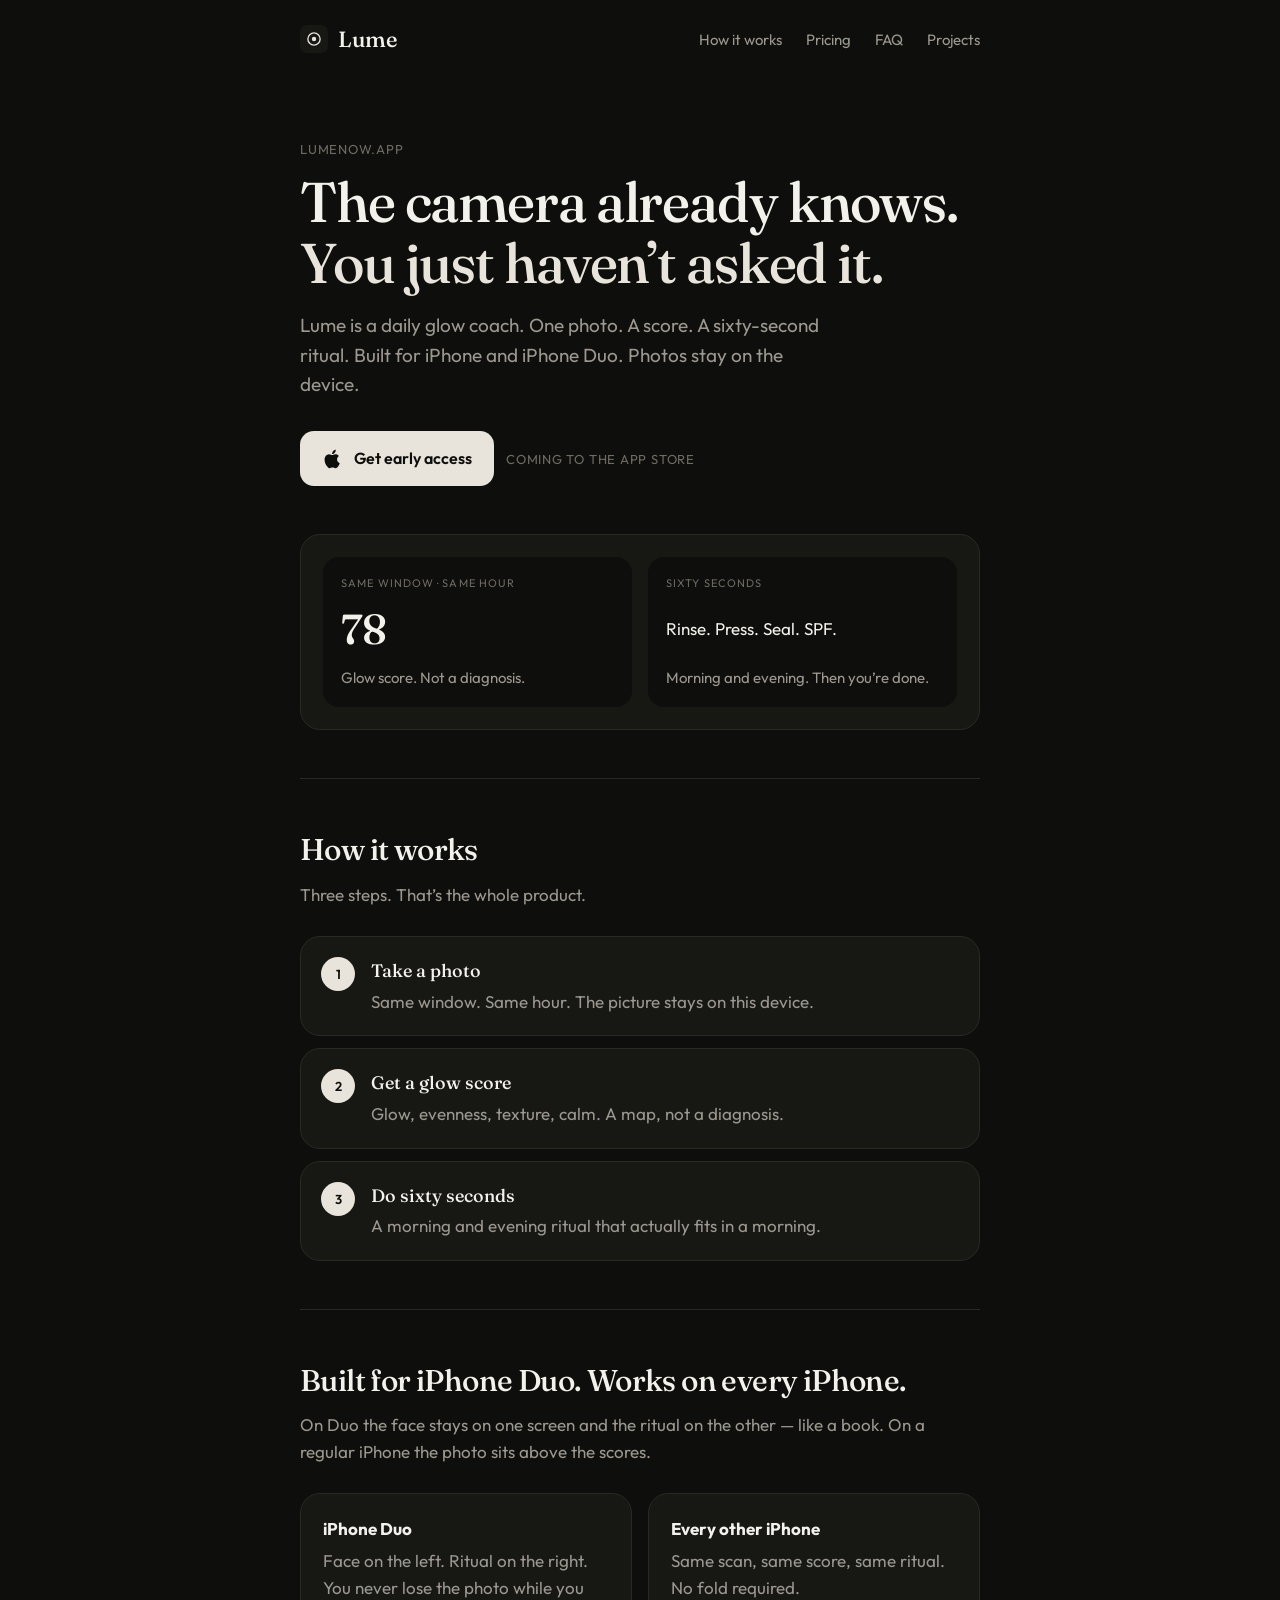
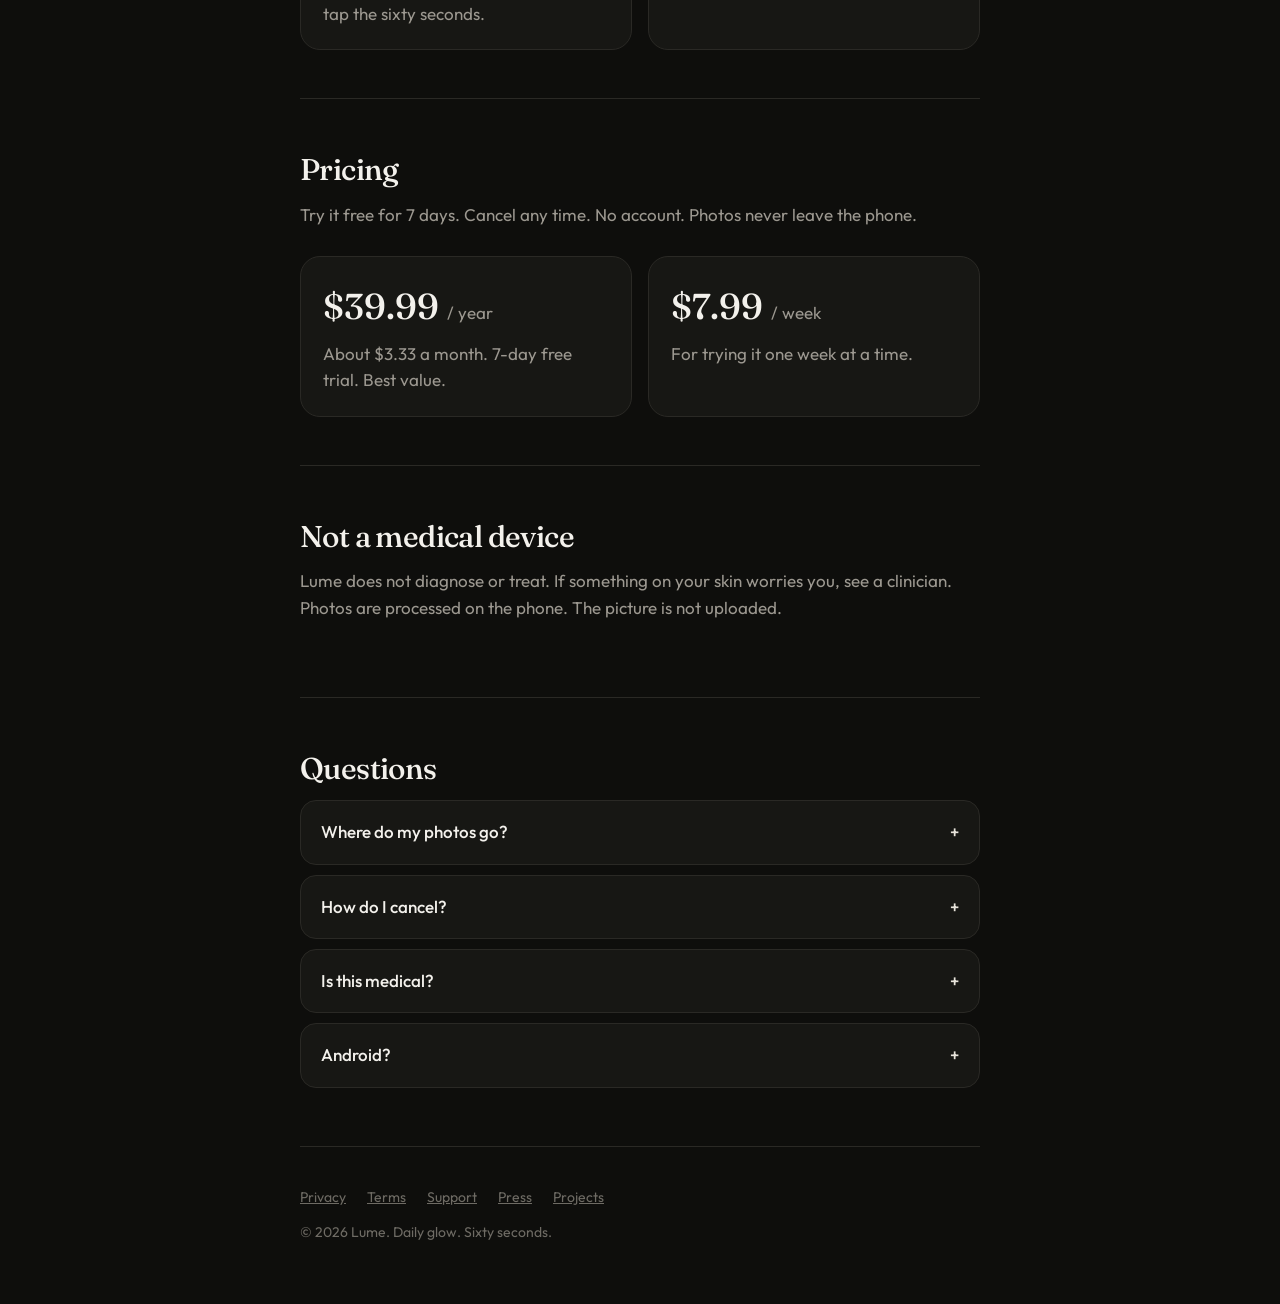
==== docs/index.html @ e48e27dd "Add GitHub Pages site for lumenow.app" ====
<!DOCTYPE html>
<html lang="en">
<head>
<meta charset="utf-8">
<meta name="viewport" content="width=device-width, initial-scale=1">
<title>Lume – Daily glow. Sixty seconds.</title>
<meta name="description" content="One photo. A glow score. A ritual you will actually finish. Built for iPhone and iPhone Duo.">
<meta property="og:title" content="Lume – Daily glow. Sixty seconds.">
<meta property="og:description" content="The camera already knows. You just haven’t asked it.">
<meta property="og:url" content="https://lumenow.app/">
<meta property="og:type" content="website">
<link rel="icon" href="data:image/svg+xml,%3Csvg xmlns='http://www.w3.org/2000/svg' viewBox='0 0 64 64'%3E%3Crect width='64' height='64' rx='16' fill='%230e0e0c'/%3E%3Ccircle cx='32' cy='32' r='14' fill='none' stroke='%23e8e4db' stroke-width='3'/%3E%3Ccircle cx='32' cy='32' r='5' fill='%23e8e4db'/%3E%3C/svg%3E">
<link rel="preconnect" href="https://fonts.googleapis.com">
<link rel="preconnect" href="https://fonts.gstatic.com" crossorigin>
<link href="https://fonts.googleapis.com/css2?family=Fraunces:opsz,wght@9..144,500;9..144,600&family=Outfit:wght@400;500;600&display=swap" rel="stylesheet">
<style>
  :root {
    --bg: #0e0e0c; --surface: #171714; --raised: #201f1b;
    --fg: #f3f1ec; --muted: #9c9890; --faint: #6e6b64;
    --accent: #e8e4db; --ok: #8fad93; --warn: #c4a574; --danger: #c4847a;
    --border: #2a2925; --radius: 20px;
  }
  * { box-sizing: border-box; }
  html { color-scheme: dark; scroll-behavior: smooth; }
  body {
    margin: 0; background: var(--bg); color: var(--fg);
    font: 17px/1.55 Outfit, ui-sans-serif, system-ui, sans-serif;
    -webkit-font-smoothing: antialiased;
  }
  a { color: inherit; }
  .wrap { max-width: 720px; margin: 0 auto; padding: 0 20px; }
  header { display: flex; align-items: center; justify-content: space-between; padding: 22px 0; }
  .logo { display: flex; align-items: center; gap: 10px; font-family: Fraunces, Georgia, serif; font-weight: 500; font-size: 22px; text-decoration: none; }
  .logo svg { width: 28px; height: 28px; }
  nav a { color: var(--muted); text-decoration: none; margin-left: 20px; font-size: 15px; }
  .hero { padding: 48px 0 40px; }
  h1, h2 { font-family: Fraunces, Georgia, serif; font-weight: 500; letter-spacing: -.02em; }
  h1 { font-size: clamp(36px, 7vw, 56px); line-height: 1.08; margin: 0 0 18px; }
  h1 span { color: var(--accent); }
  .lede { font-size: 19px; color: var(--muted); margin: 0 0 32px; max-width: 540px; }
  .cta-row { display: flex; gap: 12px; flex-wrap: wrap; align-items: center; }
  .btn {
    display: inline-flex; align-items: center; gap: 10px;
    background: var(--accent); color: var(--bg); font-weight: 600;
    padding: 15px 22px; border-radius: 14px; text-decoration: none; font-size: 16px; border: 0;
  }
  .btn svg { width: 22px; height: 22px; }
  .pill { font-size: 13px; color: var(--faint); letter-spacing: .06em; text-transform: uppercase; }
  .demo { margin: 48px 0 8px; background: var(--surface); border: 1px solid var(--border); border-radius: var(--radius); padding: 22px; display: grid; grid-template-columns: 1fr 1fr; gap: 16px; }
  .demo .pane { background: var(--bg); border-radius: 16px; padding: 18px; min-height: 150px; display: flex; flex-direction: column; justify-content: space-between; }
  .demo small { color: var(--faint); font-size: 11px; text-transform: uppercase; letter-spacing: .1em; }
  .demo strong { font-family: Fraunces, Georgia, serif; font-size: 42px; font-weight: 500; }
  .demo .note { font-size: 15px; color: var(--muted); }
  section { padding: 48px 0; border-top: 1px solid var(--border); }
  h2 { font-size: 30px; margin: 0 0 8px; }
  .sub { color: var(--muted); margin: 0 0 28px; }
  .steps { display: grid; gap: 12px; }
  .step { display: flex; gap: 16px; background: var(--surface); border: 1px solid var(--border); border-radius: var(--radius); padding: 20px; }
  .step .n { flex: 0 0 34px; height: 34px; border-radius: 50%; background: var(--accent); color: var(--bg); font-weight: 600; display: grid; place-items: center; font-size: 13px; }
  .step b { display: block; margin-bottom: 4px; font-size: 18px; font-family: Fraunces, Georgia, serif; font-weight: 500; }
  .step p { margin: 0; color: var(--muted); }
  .grid2 { display: grid; grid-template-columns: 1fr 1fr; gap: 16px; }
  .card { background: var(--surface); border: 1px solid var(--border); border-radius: var(--radius); padding: 22px; }
  .card p { margin: 6px 0 0; color: var(--muted); }
  .price { display: flex; align-items: baseline; gap: 8px; }
  .price b { font-family: Fraunces, Georgia, serif; font-size: 36px; font-weight: 500; }
  .price span { color: var(--muted); }
  details { background: var(--surface); border: 1px solid var(--border); border-radius: 16px; padding: 4px 20px; margin-bottom: 10px; }
  summary { cursor: pointer; padding: 14px 0; font-weight: 500; list-style: none; display: flex; justify-content: space-between; }
  summary::after { content: "+"; color: var(--accent); }
  details[open] summary::after { content: "–"; }
  details p { margin: 0 0 16px; color: var(--muted); }
  footer { padding: 40px 0 60px; color: var(--faint); font-size: 14px; border-top: 1px solid var(--border); }
  footer a { color: var(--faint); margin-right: 18px; }
  @media (max-width: 560px) {
    .demo, .grid2 { grid-template-columns: 1fr; }
    nav a { margin-left: 14px; }
  }
</style>
</head>
<body>
<div class="wrap">
  <header>
    <a class="logo" href="/">
      <svg viewBox="0 0 64 64" aria-hidden="true"><rect width="64" height="64" rx="16" fill="#171714"/><circle cx="32" cy="32" r="14" fill="none" stroke="#e8e4db" stroke-width="3"/><circle cx="32" cy="32" r="5" fill="#e8e4db"/></svg>
      Lume
    </a>
    <nav>
      <a href="#how">How it works</a>
      <a href="#pricing">Pricing</a>
      <a href="#faq">FAQ</a>
      <a href="projects.html">Projects</a>
    </nav>
  </header>

  <section class="hero" style="border:0">
    <p class="pill">lumenow.app</p>
    <h1>The camera already knows.<br><span>You just haven’t asked it.</span></h1>
    <p class="lede">Lume is a daily glow coach. One photo. A score. A sixty-second ritual. Built for iPhone and iPhone Duo. Photos stay on the device.</p>
    <div class="cta-row">
      <a class="btn" id="store-btn" href="mailto:hello@lumenow.app?subject=Lume%20early%20access&body=Send%20me%20the%20TestFlight%20link.">
        <svg viewBox="0 0 24 24" fill="currentColor" aria-hidden="true"><path d="M16.4 12.6c0-2.5 2-3.7 2.1-3.8-1.2-1.7-3-1.9-3.6-2-1.5-.2-3 .9-3.8.9-.8 0-2-.9-3.3-.9-1.7 0-3.3 1-4.1 2.5-1.8 3.1-.5 7.6 1.3 10.1.9 1.2 1.9 2.6 3.2 2.6 1.3-.1 1.8-.8 3.3-.8 1.6 0 2 .8 3.3.8 1.4 0 2.3-1.3 3.1-2.5 1-1.4 1.4-2.8 1.4-2.9 0 0-2.7-1-2.9-4zM14 5.2c.7-.8 1.2-2 1-3.2-1 0-2.2.7-2.9 1.5-.6.7-1.2 1.9-1.1 3.1 1.1.1 2.3-.6 3-1.4z"/></svg>
        <span id="store-label">Get early access</span>
      </a>
      <span class="pill" id="store-note">Coming to the App Store</span>
    </div>

    <div class="demo" aria-label="What a scan looks like">
      <div class="pane">
        <small>Same window · same hour</small>
        <strong>78</strong>
        <div class="note">Glow score. Not a diagnosis.</div>
      </div>
      <div class="pane">
        <small>Sixty seconds</small>
        <div class="note" style="font-size:17px;color:var(--fg)">Rinse. Press. Seal. SPF.</div>
        <div class="note">Morning and evening. Then you’re done.</div>
      </div>
    </div>
  </section>

  <section id="how">
    <h2>How it works</h2>
    <p class="sub">Three steps. That’s the whole product.</p>
    <div class="steps">
      <div class="step"><div class="n">1</div><div><b>Take a photo</b><p>Same window. Same hour. The picture stays on this device.</p></div></div>
      <div class="step"><div class="n">2</div><div><b>Get a glow score</b><p>Glow, evenness, texture, calm. A map, not a diagnosis.</p></div></div>
      <div class="step"><div class="n">3</div><div><b>Do sixty seconds</b><p>A morning and evening ritual that actually fits in a morning.</p></div></div>
    </div>
  </section>

  <section>
    <h2>Built for iPhone Duo. Works on every iPhone.</h2>
    <p class="sub">On Duo the face stays on one screen and the ritual on the other — like a book. On a regular iPhone the photo sits above the scores.</p>
    <div class="grid2">
      <div class="card"><b>iPhone Duo</b><p>Face on the left. Ritual on the right. You never lose the photo while you tap the sixty seconds.</p></div>
      <div class="card"><b>Every other iPhone</b><p>Same scan, same score, same ritual. No fold required.</p></div>
    </div>
  </section>

  <section id="pricing">
    <h2>Pricing</h2>
    <p class="sub">Try it free for 7 days. Cancel any time. No account. Photos never leave the phone.</p>
    <div class="grid2">
      <div class="card"><div class="price"><b>$39.99</b><span>/ year</span></div><p>About $3.33 a month. 7-day free trial. Best value.</p></div>
      <div class="card"><div class="price"><b>$7.99</b><span>/ week</span></div><p>For trying it one week at a time.</p></div>
    </div>
  </section>

  <section>
    <h2>Not a medical device</h2>
    <p class="sub">Lume does not diagnose or treat. If something on your skin worries you, see a clinician. Photos are processed on the phone. The picture is not uploaded.</p>
  </section>

  <section id="faq">
    <h2>Questions</h2>
    <details><summary>Where do my photos go?</summary><p>They stay on this device. The picture is not uploaded. Optional coaching lines are written from scores and the answers you tapped, never from storing your face.</p></details>
    <details><summary>How do I cancel?</summary><p>Settings → Apple ID → Subscriptions. Cancel at least 24 hours before the period ends or it renews.</p></details>
    <details><summary>Is this medical?</summary><p>No. Lume is a sixty-second coach with a camera. It does not diagnose, treat, or replace a clinician.</p></details>
    <details><summary>Android?</summary><p>Not yet. Write <a href="mailto:hello@lumenow.app">hello@lumenow.app</a> if that matters to you.</p></details>
  </section>

  <footer>
    <a href="privacy.html">Privacy</a>
    <a href="terms.html">Terms</a>
    <a href="mailto:support@lumenow.app">Support</a>
    <a href="mailto:hello@lumenow.app">Press</a>
    <a href="projects.html">Projects</a>
    <div style="margin-top:14px">© 2026 Lume. Daily glow. Sixty seconds.</div>
  </footer>
</div>

<script>
  // Once the App Store listing exists, paste its URL here (looks like https://apps.apple.com/app/id123456789).
  // The button switches from “Get early access” to “Download on the App Store” automatically.
  var APP_STORE_URL = "";
  if (APP_STORE_URL) {
    var b = document.getElementById("store-btn");
    b.href = APP_STORE_URL;
    document.getElementById("store-label").textContent = "Download on the App Store";
    document.getElementById("store-note").textContent = "Free for 7 days.";
  }
</script>
</body>
</html>
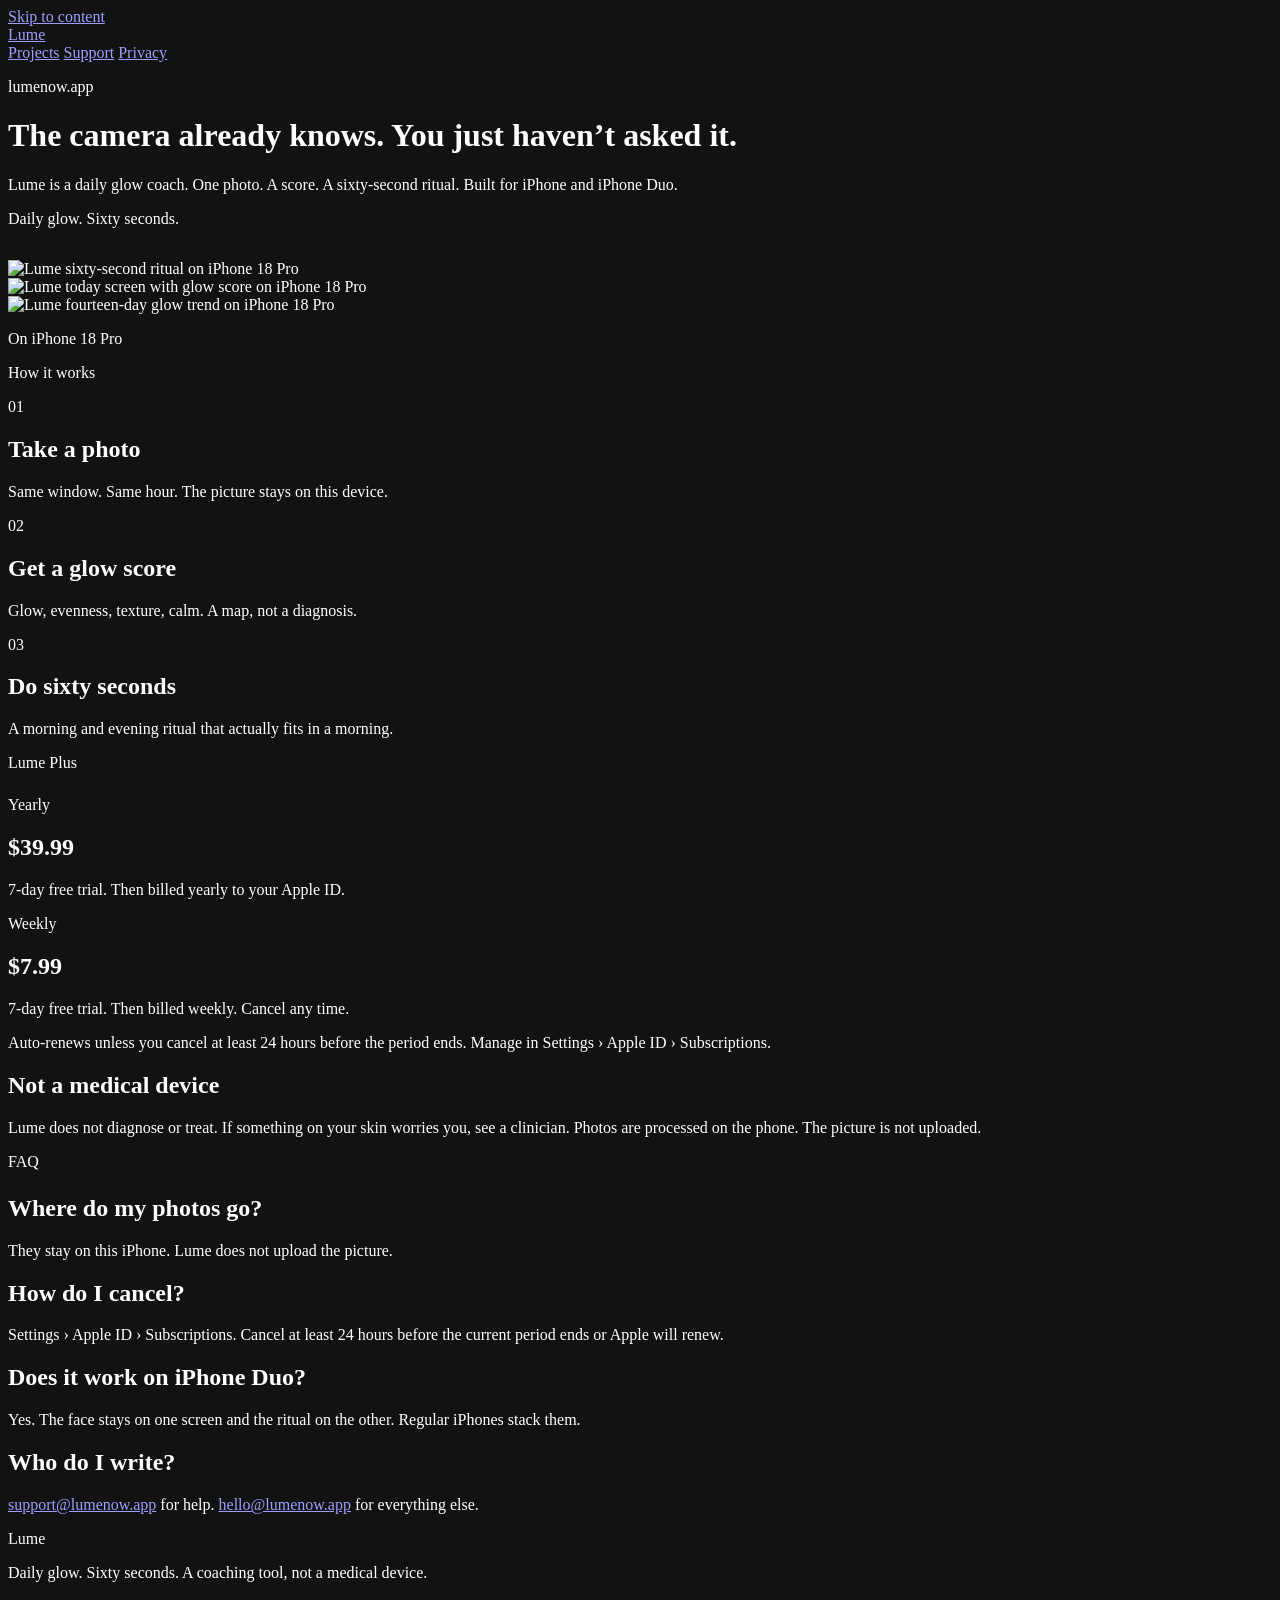
==== commit 500f6730: "Ship crawl-ready lumenow.app Canonicals, JSON-LD, sitemap, robots, OG image, and iPhone 18 renders o" ====
--- a/docs/index.html
+++ b/docs/index.html
@@ -1,185 +1,335 @@
 <!DOCTYPE html>
 <html lang="en">
-<head>
-<meta charset="utf-8">
-<meta name="viewport" content="width=device-width, initial-scale=1">
-<title>Lume – Daily glow. Sixty seconds.</title>
-<meta name="description" content="One photo. A glow score. A ritual you will actually finish. Built for iPhone and iPhone Duo.">
-<meta property="og:title" content="Lume – Daily glow. Sixty seconds.">
-<meta property="og:description" content="The camera already knows. You just haven’t asked it.">
-<meta property="og:url" content="https://lumenow.app/">
-<meta property="og:type" content="website">
-<link rel="icon" href="data:image/svg+xml,%3Csvg xmlns='http://www.w3.org/2000/svg' viewBox='0 0 64 64'%3E%3Crect width='64' height='64' rx='16' fill='%230e0e0c'/%3E%3Ccircle cx='32' cy='32' r='14' fill='none' stroke='%23e8e4db' stroke-width='3'/%3E%3Ccircle cx='32' cy='32' r='5' fill='%23e8e4db'/%3E%3C/svg%3E">
-<link rel="preconnect" href="https://fonts.googleapis.com">
-<link rel="preconnect" href="https://fonts.gstatic.com" crossorigin>
-<link href="https://fonts.googleapis.com/css2?family=Fraunces:opsz,wght@9..144,500;9..144,600&family=Outfit:wght@400;500;600&display=swap" rel="stylesheet">
-<style>
-  :root {
-    --bg: #0e0e0c; --surface: #171714; --raised: #201f1b;
-    --fg: #f3f1ec; --muted: #9c9890; --faint: #6e6b64;
-    --accent: #e8e4db; --ok: #8fad93; --warn: #c4a574; --danger: #c4847a;
-    --border: #2a2925; --radius: 20px;
-  }
-  * { box-sizing: border-box; }
-  html { color-scheme: dark; scroll-behavior: smooth; }
-  body {
-    margin: 0; background: var(--bg); color: var(--fg);
-    font: 17px/1.55 Outfit, ui-sans-serif, system-ui, sans-serif;
-    -webkit-font-smoothing: antialiased;
-  }
-  a { color: inherit; }
-  .wrap { max-width: 720px; margin: 0 auto; padding: 0 20px; }
-  header { display: flex; align-items: center; justify-content: space-between; padding: 22px 0; }
-  .logo { display: flex; align-items: center; gap: 10px; font-family: Fraunces, Georgia, serif; font-weight: 500; font-size: 22px; text-decoration: none; }
-  .logo svg { width: 28px; height: 28px; }
-  nav a { color: var(--muted); text-decoration: none; margin-left: 20px; font-size: 15px; }
-  .hero { padding: 48px 0 40px; }
-  h1, h2 { font-family: Fraunces, Georgia, serif; font-weight: 500; letter-spacing: -.02em; }
-  h1 { font-size: clamp(36px, 7vw, 56px); line-height: 1.08; margin: 0 0 18px; }
-  h1 span { color: var(--accent); }
-  .lede { font-size: 19px; color: var(--muted); margin: 0 0 32px; max-width: 540px; }
-  .cta-row { display: flex; gap: 12px; flex-wrap: wrap; align-items: center; }
-  .btn {
-    display: inline-flex; align-items: center; gap: 10px;
-    background: var(--accent); color: var(--bg); font-weight: 600;
-    padding: 15px 22px; border-radius: 14px; text-decoration: none; font-size: 16px; border: 0;
-  }
-  .btn svg { width: 22px; height: 22px; }
-  .pill { font-size: 13px; color: var(--faint); letter-spacing: .06em; text-transform: uppercase; }
-  .demo { margin: 48px 0 8px; background: var(--surface); border: 1px solid var(--border); border-radius: var(--radius); padding: 22px; display: grid; grid-template-columns: 1fr 1fr; gap: 16px; }
-  .demo .pane { background: var(--bg); border-radius: 16px; padding: 18px; min-height: 150px; display: flex; flex-direction: column; justify-content: space-between; }
-  .demo small { color: var(--faint); font-size: 11px; text-transform: uppercase; letter-spacing: .1em; }
-  .demo strong { font-family: Fraunces, Georgia, serif; font-size: 42px; font-weight: 500; }
-  .demo .note { font-size: 15px; color: var(--muted); }
-  section { padding: 48px 0; border-top: 1px solid var(--border); }
-  h2 { font-size: 30px; margin: 0 0 8px; }
-  .sub { color: var(--muted); margin: 0 0 28px; }
-  .steps { display: grid; gap: 12px; }
-  .step { display: flex; gap: 16px; background: var(--surface); border: 1px solid var(--border); border-radius: var(--radius); padding: 20px; }
-  .step .n { flex: 0 0 34px; height: 34px; border-radius: 50%; background: var(--accent); color: var(--bg); font-weight: 600; display: grid; place-items: center; font-size: 13px; }
-  .step b { display: block; margin-bottom: 4px; font-size: 18px; font-family: Fraunces, Georgia, serif; font-weight: 500; }
-  .step p { margin: 0; color: var(--muted); }
-  .grid2 { display: grid; grid-template-columns: 1fr 1fr; gap: 16px; }
-  .card { background: var(--surface); border: 1px solid var(--border); border-radius: var(--radius); padding: 22px; }
-  .card p { margin: 6px 0 0; color: var(--muted); }
-  .price { display: flex; align-items: baseline; gap: 8px; }
-  .price b { font-family: Fraunces, Georgia, serif; font-size: 36px; font-weight: 500; }
-  .price span { color: var(--muted); }
-  details { background: var(--surface); border: 1px solid var(--border); border-radius: 16px; padding: 4px 20px; margin-bottom: 10px; }
-  summary { cursor: pointer; padding: 14px 0; font-weight: 500; list-style: none; display: flex; justify-content: space-between; }
-  summary::after { content: "+"; color: var(--accent); }
-  details[open] summary::after { content: "–"; }
-  details p { margin: 0 0 16px; color: var(--muted); }
-  footer { padding: 40px 0 60px; color: var(--faint); font-size: 14px; border-top: 1px solid var(--border); }
-  footer a { color: var(--faint); margin-right: 18px; }
-  @media (max-width: 560px) {
-    .demo, .grid2 { grid-template-columns: 1fr; }
-    nav a { margin-left: 14px; }
-  }
-</style>
-</head>
-<body>
-<div class="wrap">
-  <header>
-    <a class="logo" href="/">
-      <svg viewBox="0 0 64 64" aria-hidden="true"><rect width="64" height="64" rx="16" fill="#171714"/><circle cx="32" cy="32" r="14" fill="none" stroke="#e8e4db" stroke-width="3"/><circle cx="32" cy="32" r="5" fill="#e8e4db"/></svg>
-      Lume
-    </a>
-    <nav>
-      <a href="#how">How it works</a>
-      <a href="#pricing">Pricing</a>
-      <a href="#faq">FAQ</a>
-      <a href="projects.html">Projects</a>
-    </nav>
-  </header>
-
-  <section class="hero" style="border:0">
-    <p class="pill">lumenow.app</p>
-    <h1>The camera already knows.<br><span>You just haven’t asked it.</span></h1>
-    <p class="lede">Lume is a daily glow coach. One photo. A score. A sixty-second ritual. Built for iPhone and iPhone Duo. Photos stay on the device.</p>
-    <div class="cta-row">
-      <a class="btn" id="store-btn" href="mailto:hello@lumenow.app?subject=Lume%20early%20access&body=Send%20me%20the%20TestFlight%20link.">
-        <svg viewBox="0 0 24 24" fill="currentColor" aria-hidden="true"><path d="M16.4 12.6c0-2.5 2-3.7 2.1-3.8-1.2-1.7-3-1.9-3.6-2-1.5-.2-3 .9-3.8.9-.8 0-2-.9-3.3-.9-1.7 0-3.3 1-4.1 2.5-1.8 3.1-.5 7.6 1.3 10.1.9 1.2 1.9 2.6 3.2 2.6 1.3-.1 1.8-.8 3.3-.8 1.6 0 2 .8 3.3.8 1.4 0 2.3-1.3 3.1-2.5 1-1.4 1.4-2.8 1.4-2.9 0 0-2.7-1-2.9-4zM14 5.2c.7-.8 1.2-2 1-3.2-1 0-2.2.7-2.9 1.5-.6.7-1.2 1.9-1.1 3.1 1.1.1 2.3-.6 3-1.4z"/></svg>
-        <span id="store-label">Get early access</span>
-      </a>
-      <span class="pill" id="store-note">Coming to the App Store</span>
+  <head>
+    <meta charset="utf-8" />
+    <meta name="viewport" content="width=device-width, initial-scale=1" />
+    <title>Lume — Daily glow coach for iPhone</title>
+    <meta
+      name="description"
+      content="One photo. A glow score. A sixty-second ritual. Lume is a daily glow coach for iPhone and iPhone Duo. Photos stay on your device."
+    />
+    <meta name="robots" content="index, follow, max-image-preview:large, max-snippet:-1" />
+    <meta name="author" content="Lume" />
+    <meta name="application-name" content="Lume" />
+    <meta name="apple-mobile-web-app-title" content="Lume" />
+    <meta name="theme-color" content="#0e0e0c" />
+    <meta name="color-scheme" content="dark" />
+    <meta name="format-detection" content="telephone=no" />
+    <meta name="referrer" content="origin-when-cross-origin" />
+    <link rel="canonical" href="https://lumenow.app/" />
+    <link rel="alternate" hreflang="en" href="https://lumenow.app/" />
+    <link rel="alternate" hreflang="x-default" href="https://lumenow.app/" />
+    <link rel="sitemap" type="application/xml" href="https://lumenow.app/sitemap.xml" />
+    <meta property="og:type" content="website" />
+    <meta property="og:site_name" content="Lume" />
+    <meta property="og:locale" content="en_US" />
+    <meta property="og:title" content="Lume — Daily glow coach for iPhone" />
+    <meta
+      property="og:description"
+      content="One photo. A glow score. A sixty-second ritual. Photos stay on your device."
+    />
+    <meta property="og:url" content="https://lumenow.app/" />
+    <meta property="og:image" content="https://lumenow.app/og.jpg" />
+    <meta property="og:image:type" content="image/jpeg" />
+    <meta property="og:image:width" content="1200" />
+    <meta property="og:image:height" content="630" />
+    <meta property="og:image:alt" content="Lume on iPhone 18 Pro — Daily glow. Sixty seconds." />
+    <meta name="twitter:card" content="summary_large_image" />
+    <meta name="twitter:title" content="Lume — Daily glow coach for iPhone" />
+    <meta
+      name="twitter:description"
+      content="One photo. A glow score. A sixty-second ritual. Photos stay on your device."
+    />
+    <meta name="twitter:image" content="https://lumenow.app/og.jpg" />
+    <meta name="twitter:image:alt" content="Lume on iPhone 18 Pro" />
+    <link rel="icon" type="image/svg+xml" href="/favicon.svg" />
+    <link rel="apple-touch-icon" href="/apple-touch-icon.png" />
+    <link rel="manifest" href="/site.webmanifest" />
+    <link rel="author" href="/humans.txt" />
+    <link rel="preconnect" href="https://fonts.googleapis.com" />
+    <link rel="preconnect" href="https://fonts.gstatic.com" crossorigin />
+    <link
+      href="https://fonts.googleapis.com/css2?family=Fraunces:opsz,wght@9..144,500&family=Outfit:wght@400;500&display=swap"
+      rel="stylesheet"
+    />
+    <link rel="stylesheet" href="/site.css" />
+    <link rel="preload" as="image" href="/phones/today.png" />
+    <script type="application/ld+json">
+      {
+        "@context": "https://schema.org",
+        "@graph": [
+          {
+            "@type": "Organization",
+            "@id": "https://lumenow.app/#org",
+            "name": "Lume",
+            "url": "https://lumenow.app/",
+            "logo": {
+              "@type": "ImageObject",
+              "url": "https://lumenow.app/apple-touch-icon.png",
+              "width": 180,
+              "height": 180
+            },
+            "email": "hello@lumenow.app",
+            "description": "Daily glow coach for iPhone.",
+            "contactPoint": {
+              "@type": "ContactPoint",
+              "email": "support@lumenow.app",
+              "contactType": "customer support",
+              "availableLanguage": "English"
+            }
+          },
+          {
+            "@type": "WebSite",
+            "@id": "https://lumenow.app/#site",
+            "url": "https://lumenow.app/",
+            "name": "Lume",
+            "publisher": { "@id": "https://lumenow.app/#org" },
+            "inLanguage": "en-US",
+            "description": "One photo. A glow score. A sixty-second ritual. Lume is a daily glow coach for iPhone and iPhone Duo. Photos stay on your device."
+          },
+          {
+            "@type": "WebPage",
+            "@id": "https://lumenow.app/#page",
+            "url": "https://lumenow.app/",
+            "name": "Lume — Daily glow coach for iPhone",
+            "description": "One photo. A glow score. A sixty-second ritual. Lume is a daily glow coach for iPhone and iPhone Duo. Photos stay on your device.",
+            "isPartOf": { "@id": "https://lumenow.app/#site" },
+            "about": { "@id": "https://lumenow.app/#app" },
+            "primaryImageOfPage": {
+              "@type": "ImageObject",
+              "url": "https://lumenow.app/og.jpg",
+              "width": 1200,
+              "height": 630
+            },
+            "inLanguage": "en-US"
+          },
+          {
+            "@type": "MobileApplication",
+            "@id": "https://lumenow.app/#app",
+            "name": "Lume",
+            "alternateName": "Lume glow coach",
+            "operatingSystem": "iOS",
+            "applicationCategory": "HealthApplication",
+            "applicationSubCategory": "Lifestyle",
+            "description": "A daily glow coach. Take a photo, get a score, and do a sixty-second ritual. Photos stay on the device. Not a medical device.",
+            "url": "https://lumenow.app/",
+            "image": "https://lumenow.app/og.jpg",
+            "screenshot": "https://lumenow.app/phones/today.png",
+            "author": { "@id": "https://lumenow.app/#org" },
+            "publisher": { "@id": "https://lumenow.app/#org" },
+            "inLanguage": "en-US",
+            "isAccessibleForFree": true,
+            "featureList": [
+              "On-device glow, evenness, texture, and calm scores",
+              "Sixty-second morning and evening ritual",
+              "Fourteen-day trend",
+              "iPhone Duo dual-pane layout"
+            ],
+            "offers": [
+              {
+                "@type": "Offer",
+                "name": "Lume Plus yearly",
+                "price": "39.99",
+                "priceCurrency": "USD",
+                "availability": "https://schema.org/PreOrder"
+              },
+              {
+                "@type": "Offer",
+                "name": "Lume Plus weekly",
+                "price": "7.99",
+                "priceCurrency": "USD",
+                "availability": "https://schema.org/PreOrder"
+              }
+            ]
+          },
+          {
+            "@type": "FAQPage",
+            "@id": "https://lumenow.app/#faq",
+            "mainEntity": [
+              {
+                "@type": "Question",
+                "name": "Where do my photos go?",
+                "acceptedAnswer": {
+                  "@type": "Answer",
+                  "text": "They stay on this iPhone. Lume does not upload the picture."
+                }
+              },
+              {
+                "@type": "Question",
+                "name": "How do I cancel?",
+                "acceptedAnswer": {
+                  "@type": "Answer",
+                  "text": "Settings › Apple ID › Subscriptions. Cancel at least 24 hours before the current period ends or Apple will renew."
+                }
+              },
+              {
+                "@type": "Question",
+                "name": "Does it work on iPhone Duo?",
+                "acceptedAnswer": {
+                  "@type": "Answer",
+                  "text": "Yes. The face stays on one screen and the ritual on the other. Regular iPhones stack them."
+                }
+              },
+              {
+                "@type": "Question",
+                "name": "Who do I write?",
+                "acceptedAnswer": {
+                  "@type": "Answer",
+                  "text": "support@lumenow.app for help. hello@lumenow.app for everything else."
+                }
+              }
+            ]
+          }
+        ]
+      }
+    </script>
+  </head>
+  <body>
+    <a class="skip" href="#main">Skip to content</a>
+    <div class="wrap">
+      <header class="site">
+        <a class="wordmark" href="/" aria-label="Lume home">Lume</a>
+        <nav aria-label="Primary">
+          <a href="/projects.html">Projects</a>
+          <a href="/support.html">Support</a>
+          <a href="/privacy.html">Privacy</a>
+        </nav>
+      </header>
+
+      <main id="main">
+        <p class="kicker">lumenow.app</p>
+        <h1>The camera already knows. You just haven’t asked it.</h1>
+        <p class="lede">
+          Lume is a daily glow coach. One photo. A score. A sixty-second ritual.
+          Built for iPhone and iPhone Duo.
+        </p>
+        <p class="lede">Daily glow. Sixty seconds.</p>
+        <div data-store-cta style="margin-top: 32px"></div>
+
+        <div class="phones" aria-label="Lume on iPhone 18 Pro">
+          <div class="iphone left">
+            <span class="rail action"></span><span class="rail vol"></span><span class="rail vol2"></span><span class="rail power"></span>
+            <div class="glass">
+              <img src="/phones/ritual.png" alt="Lume sixty-second ritual on iPhone 18 Pro" width="402" height="874" decoding="async" />
+              <span class="island"></span>
+            </div>
+          </div>
+          <div class="iphone hero">
+            <span class="rail action"></span><span class="rail vol"></span><span class="rail vol2"></span><span class="rail power"></span>
+            <div class="glass">
+              <img src="/phones/today.png" alt="Lume today screen with glow score on iPhone 18 Pro" width="402" height="874" fetchpriority="high" />
+              <span class="island"></span>
+            </div>
+          </div>
+          <div class="iphone right">
+            <span class="rail action"></span><span class="rail vol"></span><span class="rail vol2"></span><span class="rail power"></span>
+            <div class="glass">
+              <img src="/phones/trend.png" alt="Lume fourteen-day glow trend on iPhone 18 Pro" width="402" height="874" decoding="async" />
+              <span class="island"></span>
+            </div>
+          </div>
+        </div>
+        <p class="phones-cap">On iPhone 18 Pro</p>
+
+        <section aria-labelledby="how">
+          <p class="kicker" id="how">How it works</p>
+          <div class="grid three">
+            <article class="card">
+              <p class="kicker">01</p>
+              <h2>Take a photo</h2>
+              <p>Same window. Same hour. The picture stays on this device.</p>
+            </article>
+            <article class="card">
+              <p class="kicker">02</p>
+              <h2>Get a glow score</h2>
+              <p>Glow, evenness, texture, calm. A map, not a diagnosis.</p>
+            </article>
+            <article class="card">
+              <p class="kicker">03</p>
+              <h2>Do sixty seconds</h2>
+              <p>A morning and evening ritual that actually fits in a morning.</p>
+            </article>
+          </div>
+        </section>
+
+        <section aria-labelledby="plus">
+          <p class="kicker" id="plus">Lume Plus</p>
+          <div class="grid two" style="margin-top: 24px">
+            <article class="card">
+              <p class="kicker">Yearly</p>
+              <h2>$39.99</h2>
+              <p>7-day free trial. Then billed yearly to your Apple ID.</p>
+            </article>
+            <article class="card">
+              <p class="kicker">Weekly</p>
+              <h2>$7.99</h2>
+              <p>7-day free trial. Then billed weekly. Cancel any time.</p>
+            </article>
+          </div>
+          <p class="lede" style="margin-top: 16px">
+            Auto-renews unless you cancel at least 24 hours before the period
+            ends. Manage in Settings › Apple ID › Subscriptions.
+          </p>
+        </section>
+
+        <section>
+          <div class="card">
+            <h2>Not a medical device</h2>
+            <p>
+              Lume does not diagnose or treat. If something on your skin worries
+              you, see a clinician. Photos are processed on the phone. The picture
+              is not uploaded.
+            </p>
+          </div>
+        </section>
+
+        <section aria-labelledby="faq">
+          <p class="kicker" id="faq">FAQ</p>
+          <div class="grid" style="margin-top: 24px">
+            <article class="card">
+              <h2>Where do my photos go?</h2>
+              <p>They stay on this iPhone. Lume does not upload the picture.</p>
+            </article>
+            <article class="card">
+              <h2>How do I cancel?</h2>
+              <p>
+                Settings › Apple ID › Subscriptions. Cancel at least 24 hours
+                before the current period ends or Apple will renew.
+              </p>
+            </article>
+            <article class="card">
+              <h2>Does it work on iPhone Duo?</h2>
+              <p>
+                Yes. The face stays on one screen and the ritual on the other.
+                Regular iPhones stack them.
+              </p>
+            </article>
+            <article class="card">
+              <h2>Who do I write?</h2>
+              <p>
+                <a href="mailto:support@lumenow.app">support@lumenow.app</a> for
+                help.
+                <a href="mailto:hello@lumenow.app">hello@lumenow.app</a> for
+                everything else.
+              </p>
+            </article>
+          </div>
+        </section>
+      </main>
+
+      <footer class="site">
+        <div>
+          <p class="wordmark">Lume</p>
+          <p>Daily glow. Sixty seconds. A coaching tool, not a medical device.</p>
+        </div>
+        <nav aria-label="Footer">
+          <a href="/projects.html">Projects</a>
+          <a href="/support.html">Support</a>
+          <a href="/privacy.html">Privacy</a>
+          <a href="/terms.html">Terms</a>
+        </nav>
+      </footer>
     </div>
-
-    <div class="demo" aria-label="What a scan looks like">
-      <div class="pane">
-        <small>Same window · same hour</small>
-        <strong>78</strong>
-        <div class="note">Glow score. Not a diagnosis.</div>
-      </div>
-      <div class="pane">
-        <small>Sixty seconds</small>
-        <div class="note" style="font-size:17px;color:var(--fg)">Rinse. Press. Seal. SPF.</div>
-        <div class="note">Morning and evening. Then you’re done.</div>
-      </div>
-    </div>
-  </section>
-
-  <section id="how">
-    <h2>How it works</h2>
-    <p class="sub">Three steps. That’s the whole product.</p>
-    <div class="steps">
-      <div class="step"><div class="n">1</div><div><b>Take a photo</b><p>Same window. Same hour. The picture stays on this device.</p></div></div>
-      <div class="step"><div class="n">2</div><div><b>Get a glow score</b><p>Glow, evenness, texture, calm. A map, not a diagnosis.</p></div></div>
-      <div class="step"><div class="n">3</div><div><b>Do sixty seconds</b><p>A morning and evening ritual that actually fits in a morning.</p></div></div>
-    </div>
-  </section>
-
-  <section>
-    <h2>Built for iPhone Duo. Works on every iPhone.</h2>
-    <p class="sub">On Duo the face stays on one screen and the ritual on the other — like a book. On a regular iPhone the photo sits above the scores.</p>
-    <div class="grid2">
-      <div class="card"><b>iPhone Duo</b><p>Face on the left. Ritual on the right. You never lose the photo while you tap the sixty seconds.</p></div>
-      <div class="card"><b>Every other iPhone</b><p>Same scan, same score, same ritual. No fold required.</p></div>
-    </div>
-  </section>
-
-  <section id="pricing">
-    <h2>Pricing</h2>
-    <p class="sub">Try it free for 7 days. Cancel any time. No account. Photos never leave the phone.</p>
-    <div class="grid2">
-      <div class="card"><div class="price"><b>$39.99</b><span>/ year</span></div><p>About $3.33 a month. 7-day free trial. Best value.</p></div>
-      <div class="card"><div class="price"><b>$7.99</b><span>/ week</span></div><p>For trying it one week at a time.</p></div>
-    </div>
-  </section>
-
-  <section>
-    <h2>Not a medical device</h2>
-    <p class="sub">Lume does not diagnose or treat. If something on your skin worries you, see a clinician. Photos are processed on the phone. The picture is not uploaded.</p>
-  </section>
-
-  <section id="faq">
-    <h2>Questions</h2>
-    <details><summary>Where do my photos go?</summary><p>They stay on this device. The picture is not uploaded. Optional coaching lines are written from scores and the answers you tapped, never from storing your face.</p></details>
-    <details><summary>How do I cancel?</summary><p>Settings → Apple ID → Subscriptions. Cancel at least 24 hours before the period ends or it renews.</p></details>
-    <details><summary>Is this medical?</summary><p>No. Lume is a sixty-second coach with a camera. It does not diagnose, treat, or replace a clinician.</p></details>
-    <details><summary>Android?</summary><p>Not yet. Write <a href="mailto:hello@lumenow.app">hello@lumenow.app</a> if that matters to you.</p></details>
-  </section>
-
-  <footer>
-    <a href="privacy.html">Privacy</a>
-    <a href="terms.html">Terms</a>
-    <a href="mailto:support@lumenow.app">Support</a>
-    <a href="mailto:hello@lumenow.app">Press</a>
-    <a href="projects.html">Projects</a>
-    <div style="margin-top:14px">© 2026 Lume. Daily glow. Sixty seconds.</div>
-  </footer>
-</div>
-
-<script>
-  // Once the App Store listing exists, paste its URL here (looks like https://apps.apple.com/app/id123456789).
-  // The button switches from “Get early access” to “Download on the App Store” automatically.
-  var APP_STORE_URL = "";
-  if (APP_STORE_URL) {
-    var b = document.getElementById("store-btn");
-    b.href = APP_STORE_URL;
-    document.getElementById("store-label").textContent = "Download on the App Store";
-    document.getElementById("store-note").textContent = "Free for 7 days.";
-  }
-</script>
-</body>
+    <script src="/site.js"></script>
+  </body>
 </html>
